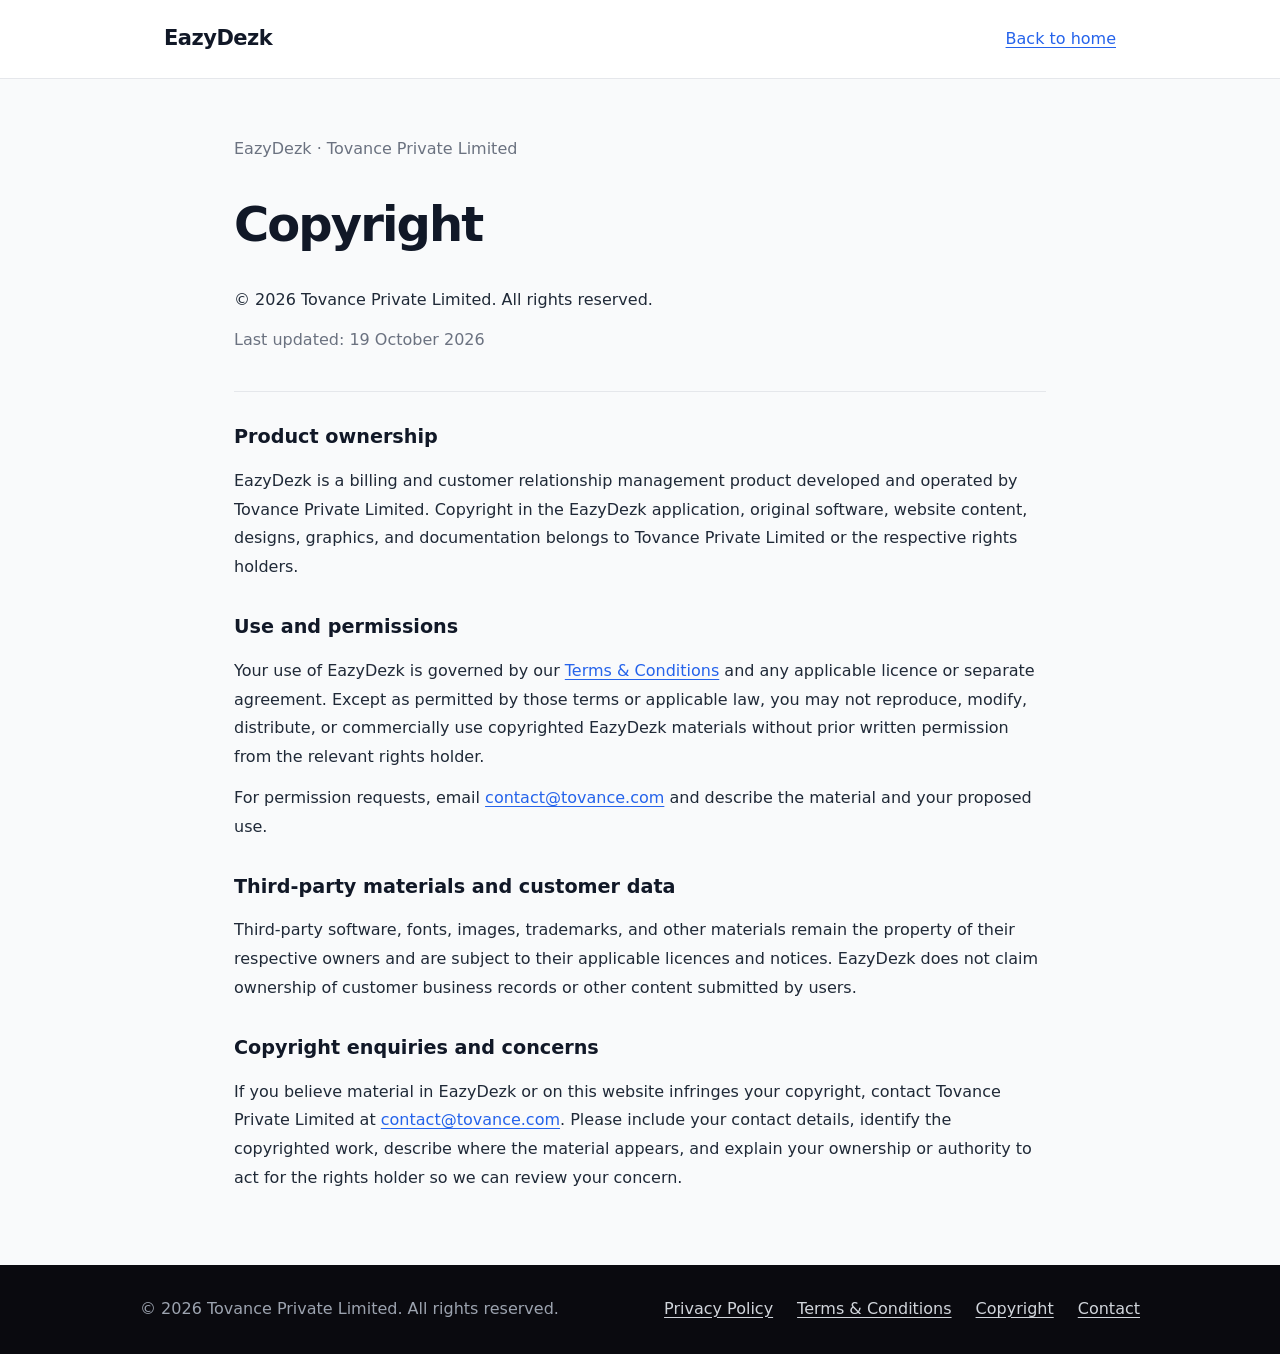
==== copyright.html @ 9abe1979 "copyright" ====
<!DOCTYPE html>
<html lang="en">
<head>
<meta charset="UTF-8">
<meta name="viewport" content="width=device-width, initial-scale=1">
<meta name="description" content="Copyright and ownership information for EazyDezk, developed by Tovance Private Limited. Contact us about permissions or copyright concerns.">
<title>Copyright | EazyDezk</title>
<link rel="stylesheet" href="legal.css">
</head>
<body>
<a class="skip" href="#main">Skip to content</a>
<header><nav aria-label="Main navigation"><a class="brand" href="index.html">EazyDezk</a><a href="index.html">Back to home</a></nav></header>
<main id="main">
  <div class="intro">
    <p class="meta">EazyDezk · Tovance Private Limited</p>
    <h1>Copyright</h1>
    <p>© 2026 Tovance Private Limited. All rights reserved.</p>
    <p class="meta">Last updated: 19 October 2026</p>
  </div>
  <section aria-labelledby="ownership">
    <h2 id="ownership">Product ownership</h2>
    <p>EazyDezk is a billing and customer relationship management product developed and operated by Tovance Private Limited. Copyright in the EazyDezk application, original software, website content, designs, graphics, and documentation belongs to Tovance Private Limited or the respective rights holders.</p>
  </section>
  <section aria-labelledby="permissions">
    <h2 id="permissions">Use and permissions</h2>
    <p>Your use of EazyDezk is governed by our <a href="terms-and-conditions.html">Terms &amp; Conditions</a> and any applicable licence or separate agreement. Except as permitted by those terms or applicable law, you may not reproduce, modify, distribute, or commercially use copyrighted EazyDezk materials without prior written permission from the relevant rights holder.</p>
    <p>For permission requests, email <a href="mailto:contact@tovance.com?subject=EazyDezk%20Copyright%20Permission">contact@tovance.com</a> and describe the material and your proposed use.</p>
  </section>
  <section aria-labelledby="third-party">
    <h2 id="third-party">Third-party materials and customer data</h2>
    <p>Third-party software, fonts, images, trademarks, and other materials remain the property of their respective owners and are subject to their applicable licences and notices. EazyDezk does not claim ownership of customer business records or other content submitted by users.</p>
  </section>
  <section aria-labelledby="concerns">
    <h2 id="concerns">Copyright enquiries and concerns</h2>
    <p>If you believe material in EazyDezk or on this website infringes your copyright, contact Tovance Private Limited at <a href="mailto:contact@tovance.com?subject=EazyDezk%20Copyright%20Concern">contact@tovance.com</a>. Please include your contact details, identify the copyrighted work, describe where the material appears, and explain your ownership or authority to act for the rights holder so we can review your concern.</p>
  </section>
</main>
<footer><div class="wrap"><span>© 2026 Tovance Private Limited. All rights reserved.</span><div class="links"><a href="privacy-policy.html">Privacy Policy</a><a href="terms-and-conditions.html">Terms &amp; Conditions</a><a href="copyright.html" aria-current="page">Copyright</a><a href="mailto:contact@tovance.com">Contact</a></div></div></footer>
</body>
</html>
---- legal.css ----
*{box-sizing:border-box}body{margin:0;font-family:Inter,system-ui,sans-serif;color:#1f2937;background:#f9fafb;line-height:1.8}a{color:#2563eb;text-underline-offset:3px}a:focus-visible{outline:3px solid #2563eb;outline-offset:5px}header{background:white;border-bottom:1px solid #e5e7eb}nav{max-width:1000px;margin:auto;padding:20px 24px;display:flex;align-items:center;justify-content:space-between;gap:20px}.brand{font-weight:800;font-size:21px;letter-spacing:-.5px;text-decoration:none;color:#111827}main{max-width:860px;margin:56px auto 72px;padding:0 24px}h1{font-size:clamp(2rem,6vw,3rem);line-height:1.2;letter-spacing:-.04em;color:#111827}h2{font-size:1.2rem;line-height:1.4;color:#111827;margin-top:32px}p{margin:12px 0}.meta{color:#6b7280}.intro{border-bottom:1px solid #e5e7eb;padding-bottom:24px}.contents{background:#eff6ff;border:1px solid #dbeafe;border-radius:12px;padding:20px 24px;margin:28px 0}.contents ol{padding-left:22px;margin:8px 0}.contents a{text-decoration:none}section{scroll-margin-top:24px}footer{background:#0a0a0f;color:#9ca3af;padding:30px 24px}footer .wrap{max-width:1000px;margin:auto;display:flex;justify-content:space-between;flex-wrap:wrap;gap:16px}footer a{color:#d1d5db}footer .links{display:flex;gap:24px;flex-wrap:wrap}.skip{position:absolute;left:24px;top:-100px;background:white;padding:10px}.skip:focus{top:10px}
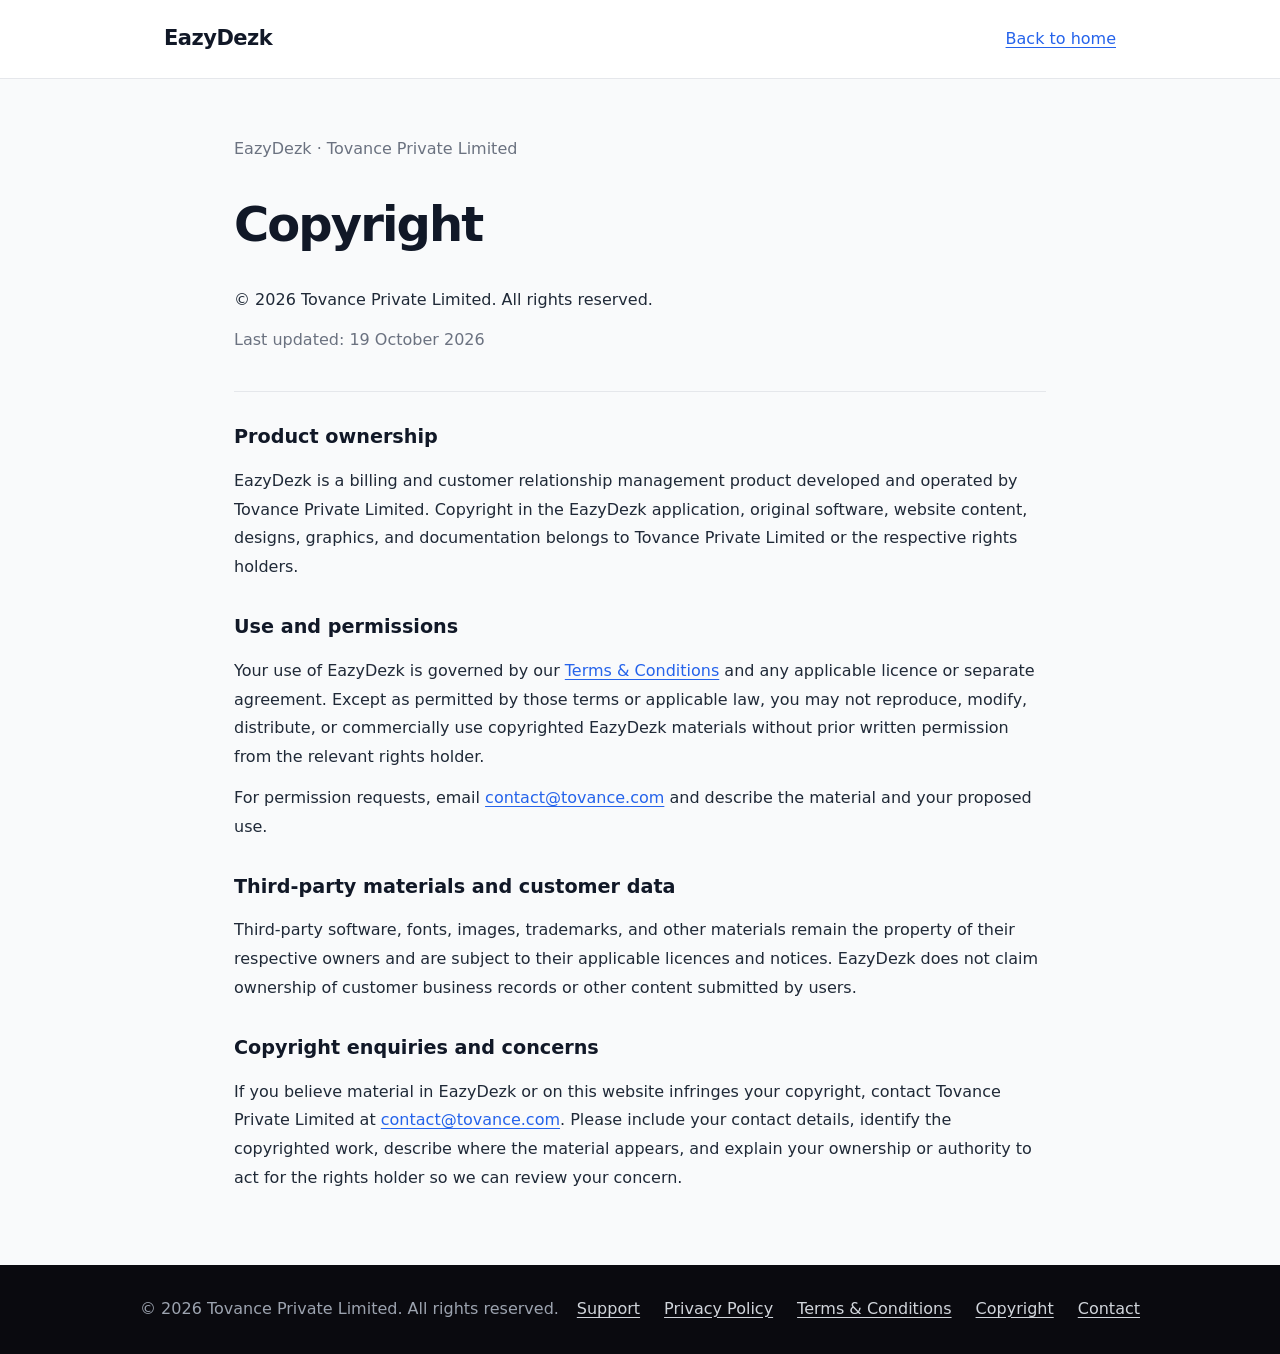
==== commit 5a5e393b: "support url" ====
--- a/copyright.html
+++ b/copyright.html
@@ -35,6 +35,6 @@
     <p>If you believe material in EazyDezk or on this website infringes your copyright, contact Tovance Private Limited at <a href="mailto:contact@tovance.com?subject=EazyDezk%20Copyright%20Concern">contact@tovance.com</a>. Please include your contact details, identify the copyrighted work, describe where the material appears, and explain your ownership or authority to act for the rights holder so we can review your concern.</p>
   </section>
 </main>
-<footer><div class="wrap"><span>© 2026 Tovance Private Limited. All rights reserved.</span><div class="links"><a href="privacy-policy.html">Privacy Policy</a><a href="terms-and-conditions.html">Terms &amp; Conditions</a><a href="copyright.html" aria-current="page">Copyright</a><a href="mailto:contact@tovance.com">Contact</a></div></div></footer>
+<footer><div class="wrap"><span>© 2026 Tovance Private Limited. All rights reserved.</span><div class="links"><a href="support.html">Support</a><a href="privacy-policy.html">Privacy Policy</a><a href="terms-and-conditions.html">Terms &amp; Conditions</a><a href="copyright.html" aria-current="page">Copyright</a><a href="mailto:contact@tovance.com">Contact</a></div></div></footer>
 </body>
 </html>
